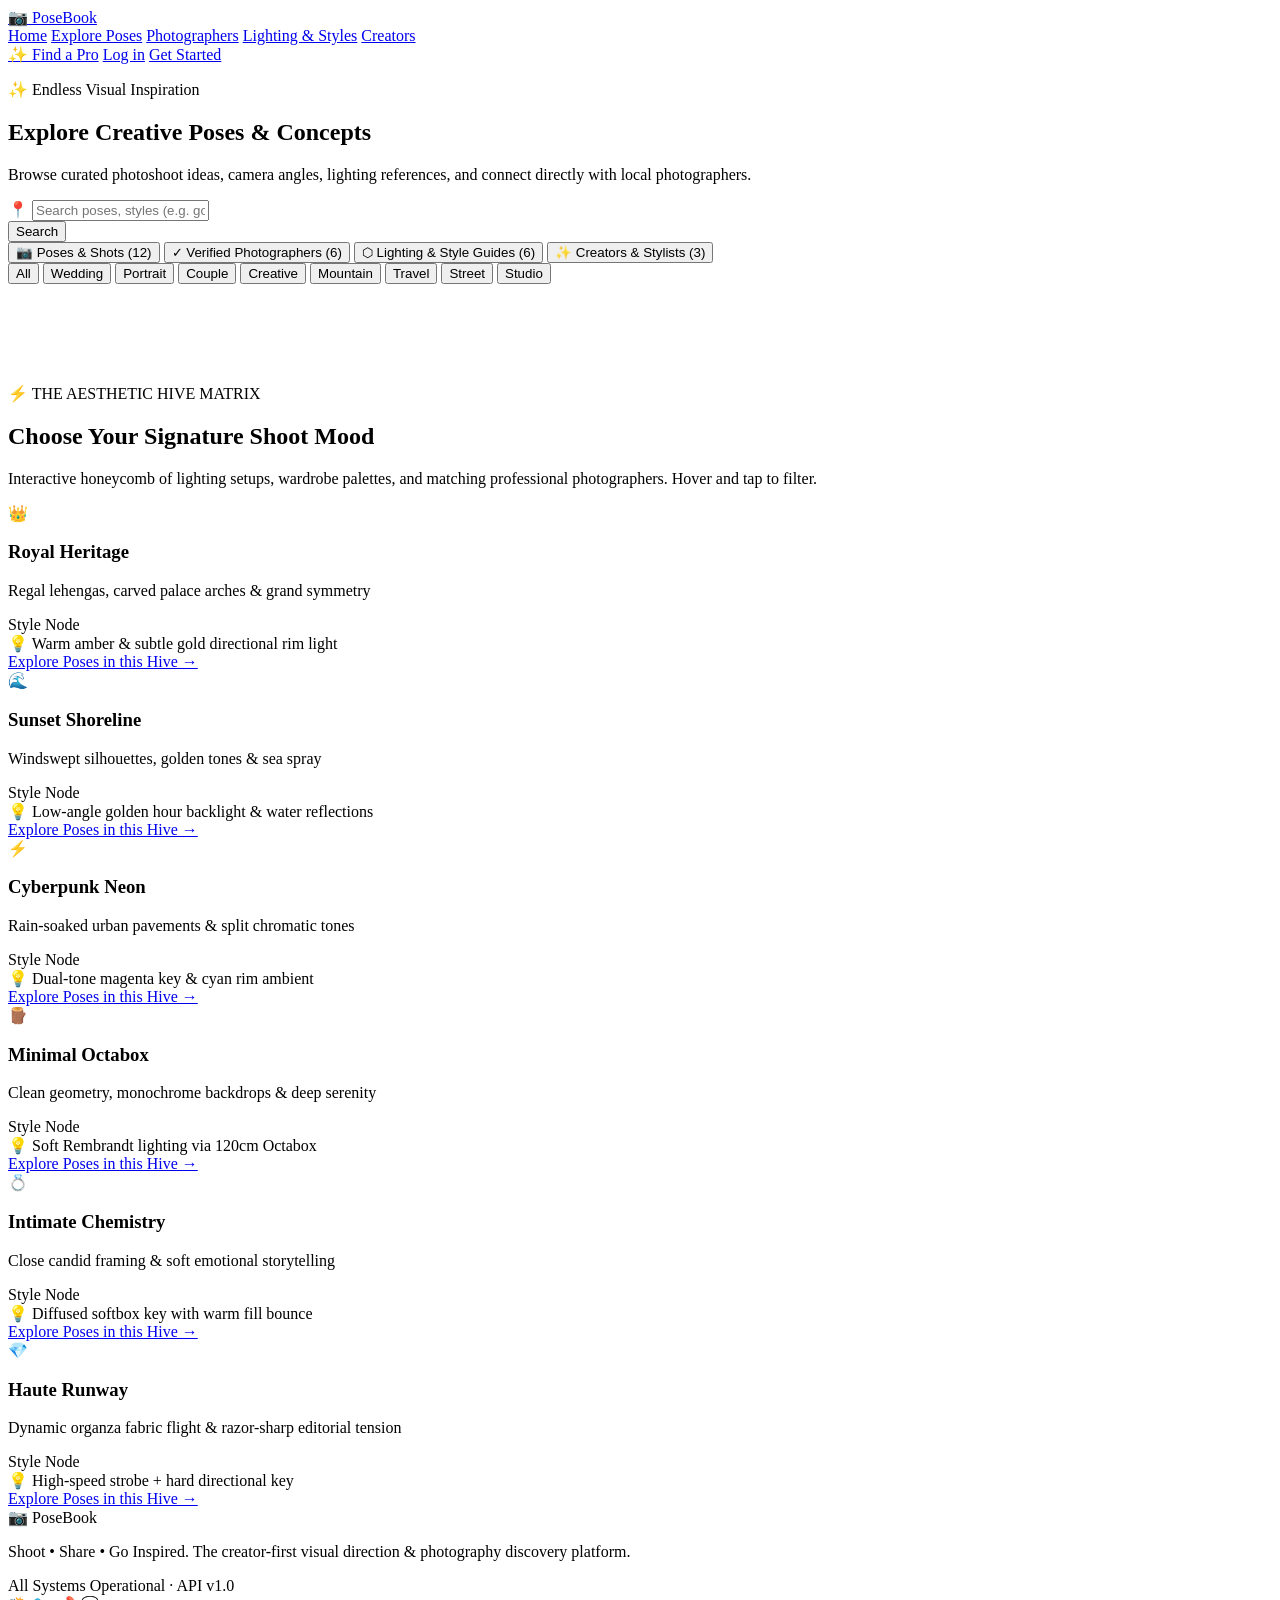
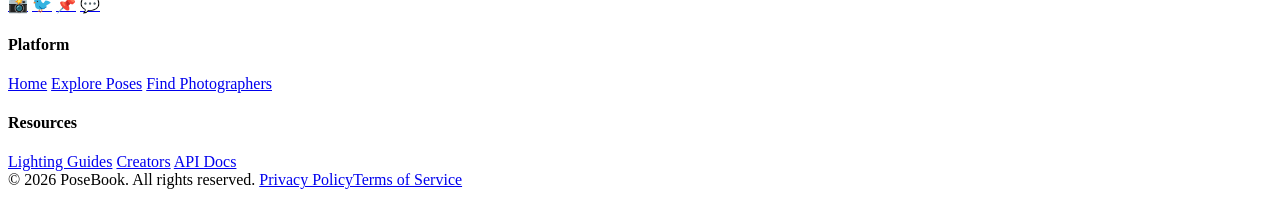
==== explore-poses.html @ 55ab4c88 "Add files via upload" ====
<!DOCTYPE html>
<html lang="en">
<head>
  <meta charset="UTF-8" />
  <meta name="viewport" content="width=device-width, initial-scale=1.0" />
  <title>Explore Creative Poses &amp; Concepts — PoseBook</title>
  <link rel="stylesheet" href="css/style.css" />
  <link href="https://fonts.googleapis.com/css2?family=Plus+Jakarta+Sans:wght@400;500;600;700;800;900&display=swap" rel="stylesheet" />
</head>
<body>

  <!-- ================= NAVBAR ================= -->
  <header class="navbar">
    <div class="nav-container">
      <a href="index.html" class="logo">
        <span class="brand__mark">📷</span> PoseBook
      </a>
      <nav class="nav-links">
        <a href="index.html">Home</a>
        <a href="explore-poses.html" class="active">Explore Poses</a>
        <a href="photographers.html">Photographers</a>
        <a href="#hive">Lighting &amp; Styles</a>
        <a href="explore-poses.html">Creators</a>
      </nav>
      <div class="nav-actions">
        <a href="photographers.html" class="btn-pro">✨ Find a Pro</a>
        <a href="#" class="btn-login">Log in</a>
        <a href="#" class="btn-primary">Get Started</a>
      </div>
    </div>
  </header>

  <!-- ================= PAGE HERO ================= -->
  <section class="page-hero">
    <div class="container">
      <p class="hero__eyebrow">✨ Endless Visual Inspiration</p>
      <h1>Explore Creative <span class="gradient-text">Poses &amp; Concepts</span></h1>
      <p class="lead">Browse curated photoshoot ideas, camera angles, lighting references, and connect directly with local photographers.</p>

      <div class="search-card">
        <div class="search-card__input">
          📍 <input type="text" placeholder="Search poses, styles (e.g. golden hour, bridal, candid, beach)..." />
        </div>
        <button class="btn btn-grad">Search</button>
      </div>

      <div class="tab-row">
        <button class="active">📷 Poses &amp; Shots (12)</button>
        <button onclick="window.location.href='photographers.html'">✓ Verified Photographers (6)</button>
        <button onclick="document.getElementById('hive').scrollIntoView({behavior:'smooth'})">⬡ Lighting &amp; Style Guides (6)</button>
        <button>✨ Creators &amp; Stylists (3)</button>
      </div>

      <!-- Category Filter Pills -->
      <div class="filter-tags">
        <button class="tag active">All</button>
        <button class="tag">Wedding</button>
        <button class="tag">Portrait</button>
        <button class="tag">Couple</button>
        <button class="tag">Creative</button>
        <button class="tag">Mountain</button>
        <button class="tag">Travel</button>
        <button class="tag">Street</button>
        <button class="tag">Studio</button>
      </div>
    </div>
  </section>

  <!-- ================= POSES GALLERY SECTION ================= -->
  <section class="section" style="padding: 20px 0 80px;">
    <div class="container">
      <div class="gallery-grid" id="explorePoseGrid">
        <!-- Rendered by app.js with all 12 curated poses -->
      </div>
    </div>
  </section>

  <!-- ================= HIVE / MOOD SECTION ================= -->
  <section class="hive-section" id="hive">
    <div class="container">
      <div class="hive-header">
        <span class="hive-badge">⚡ THE AESTHETIC HIVE MATRIX</span>
        <h2>Choose Your <span>Signature Shoot Mood</span></h2>
        <p>Interactive honeycomb of lighting setups, wardrobe palettes, and matching professional photographers. Hover and tap to filter.</p>
      </div>

      <div class="hive-grid">
        <div class="hive-card active-card">
          <div class="hive-card-header">
            <div class="icon-hex orange">👑</div>
            <div>
              <h3>Royal Heritage</h3>
              <p>Regal lehengas, carved palace arches &amp; grand symmetry</p>
            </div>
            <span class="node-pill">Style Node</span>
          </div>
          <div class="hive-recipe">
            💡 Warm amber &amp; subtle gold directional rim light
          </div>
          <a href="#" class="hive-link">Explore Poses in this Hive &rarr;</a>
        </div>

        <div class="hive-card">
          <div class="hive-card-header">
            <div class="icon-hex cyan">🌊</div>
            <div>
              <h3>Sunset Shoreline</h3>
              <p>Windswept silhouettes, golden tones &amp; sea spray</p>
            </div>
            <span class="node-pill">Style Node</span>
          </div>
          <div class="hive-recipe">
            💡 Low-angle golden hour backlight &amp; water reflections
          </div>
          <a href="#" class="hive-link">Explore Poses in this Hive &rarr;</a>
        </div>

        <div class="hive-card">
          <div class="hive-card-header">
            <div class="icon-hex magenta">⚡</div>
            <div>
              <h3>Cyberpunk Neon</h3>
              <p>Rain-soaked urban pavements &amp; split chromatic tones</p>
            </div>
            <span class="node-pill">Style Node</span>
          </div>
          <div class="hive-recipe">
            💡 Dual-tone magenta key &amp; cyan rim ambient
          </div>
          <a href="#" class="hive-link">Explore Poses in this Hive &rarr;</a>
        </div>

        <div class="hive-card">
          <div class="hive-card-header">
            <div class="icon-hex purple">🪵</div>
            <div>
              <h3>Minimal Octabox</h3>
              <p>Clean geometry, monochrome backdrops &amp; deep serenity</p>
            </div>
            <span class="node-pill">Style Node</span>
          </div>
          <div class="hive-recipe">
            💡 Soft Rembrandt lighting via 120cm Octabox
          </div>
          <a href="#" class="hive-link">Explore Poses in this Hive &rarr;</a>
        </div>

        <div class="hive-card">
          <div class="hive-card-header">
            <div class="icon-hex red">💍</div>
            <div>
              <h3>Intimate Chemistry</h3>
              <p>Close candid framing &amp; soft emotional storytelling</p>
            </div>
            <span class="node-pill">Style Node</span>
          </div>
          <div class="hive-recipe">
            💡 Diffused softbox key with warm fill bounce
          </div>
          <a href="#" class="hive-link">Explore Poses in this Hive &rarr;</a>
        </div>

        <div class="hive-card">
          <div class="hive-card-header">
            <div class="icon-hex green">💎</div>
            <div>
              <h3>Haute Runway</h3>
              <p>Dynamic organza fabric flight &amp; razor-sharp editorial tension</p>
            </div>
            <span class="node-pill">Style Node</span>
          </div>
          <div class="hive-recipe">
            💡 High-speed strobe + hard directional key
          </div>
          <a href="#" class="hive-link">Explore Poses in this Hive &rarr;</a>
        </div>
      </div>
    </div>
  </section>

  <!-- ================= FOOTER ================= -->
  <footer class="footer">
    <div class="container">
      <div class="footer__top">
        <div class="footer__brand">
          <div class="brand"><span class="brand__mark">📷</span> PoseBook</div>
          <p>Shoot • Share • Go Inspired. The creator-first visual direction &amp; photography discovery platform.</p>
          <span class="status-pill"><span class="dot"></span> All Systems Operational · API v1.0</span>
          <div class="footer__social">
            <a href="#">📸</a>
            <a href="#">🐦</a>
            <a href="#">📌</a>
            <a href="#">💬</a>
          </div>
        </div>
        <div class="footer__links">
          <div class="footer__col">
            <h4>Platform</h4>
            <a href="index.html">Home</a>
            <a href="explore-poses.html">Explore Poses</a>
            <a href="photographers.html">Find Photographers</a>
          </div>
          <div class="footer__col">
            <h4>Resources</h4>
            <a href="#hive">Lighting Guides</a>
            <a href="explore-poses.html">Creators</a>
            <a href="#">API Docs</a>
          </div>
        </div>
      </div>
      <div class="footer__bottom">
        <span>© 2026 PoseBook. All rights reserved.</span>
        <span><a href="#">Privacy Policy</a><a href="#">Terms of Service</a></span>
      </div>
    </div>
  </footer>

  <script src="js/app.js"></script>
</body>
</html>
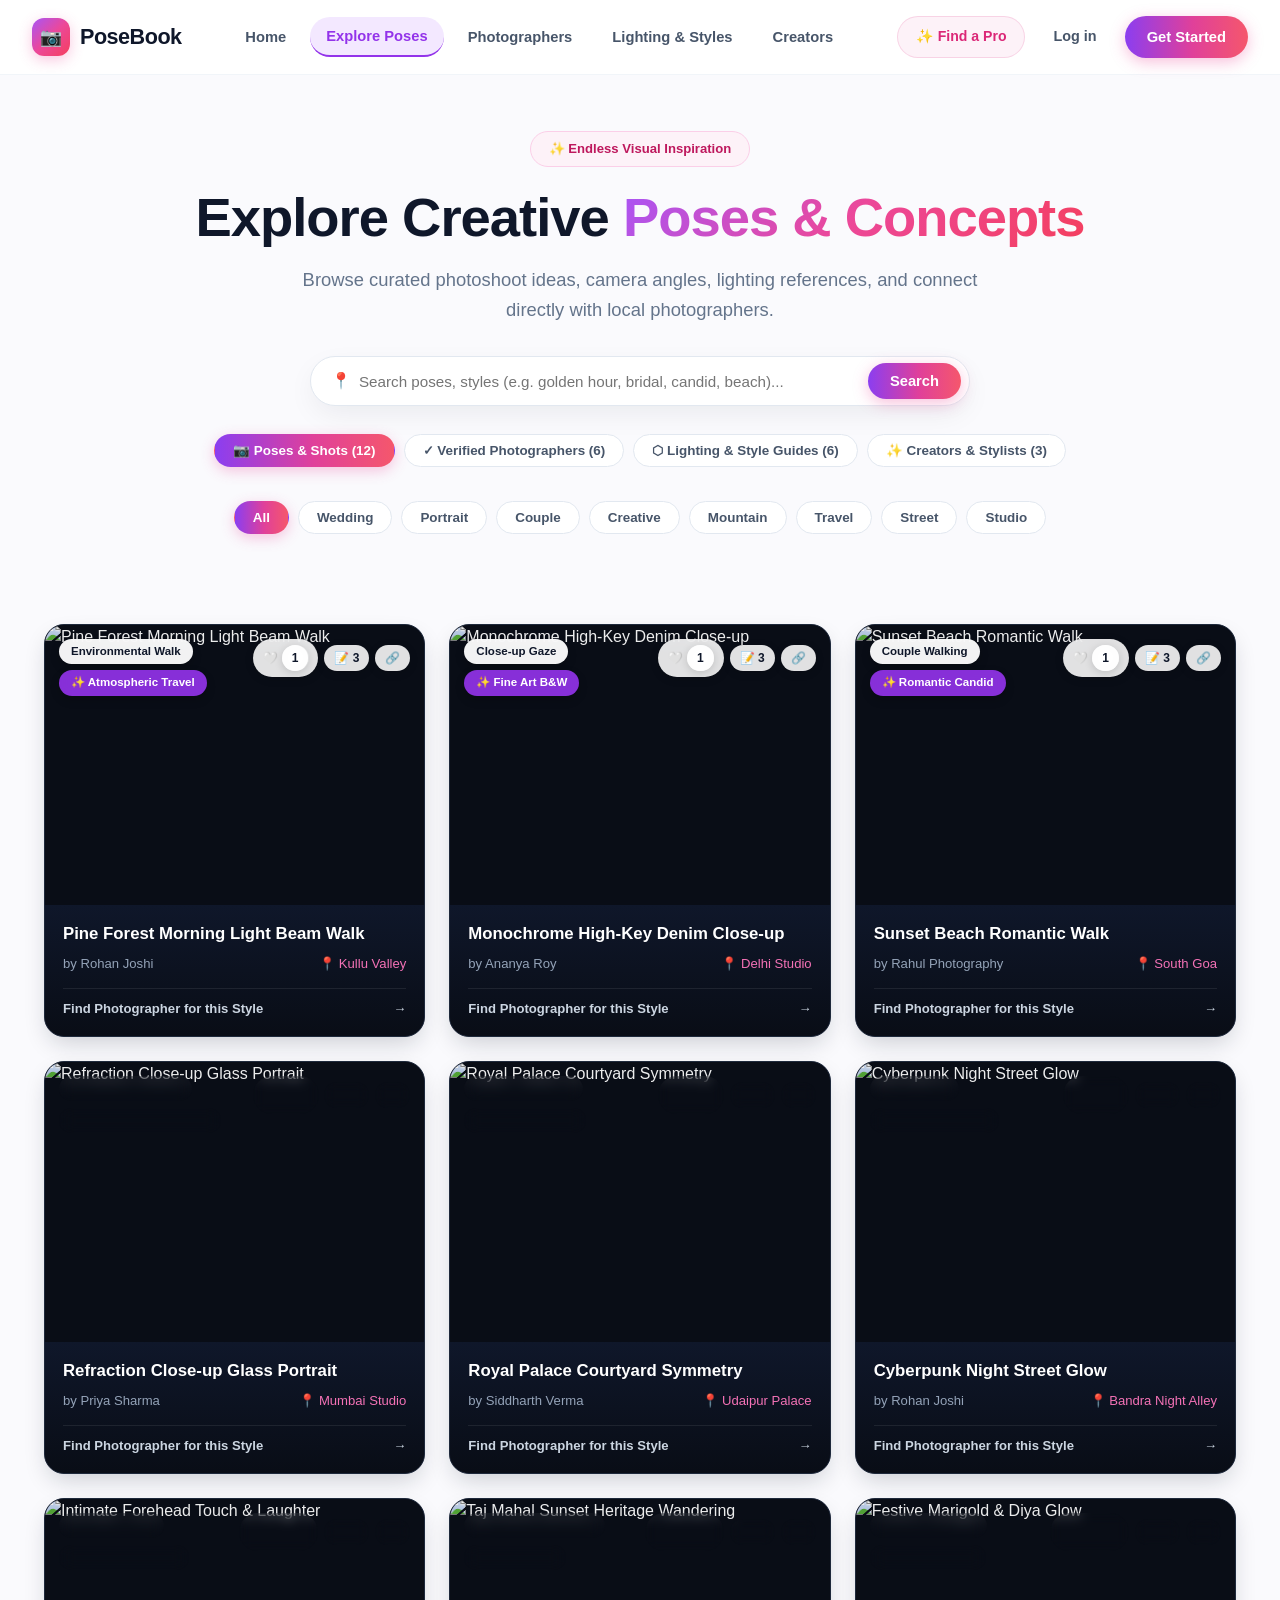
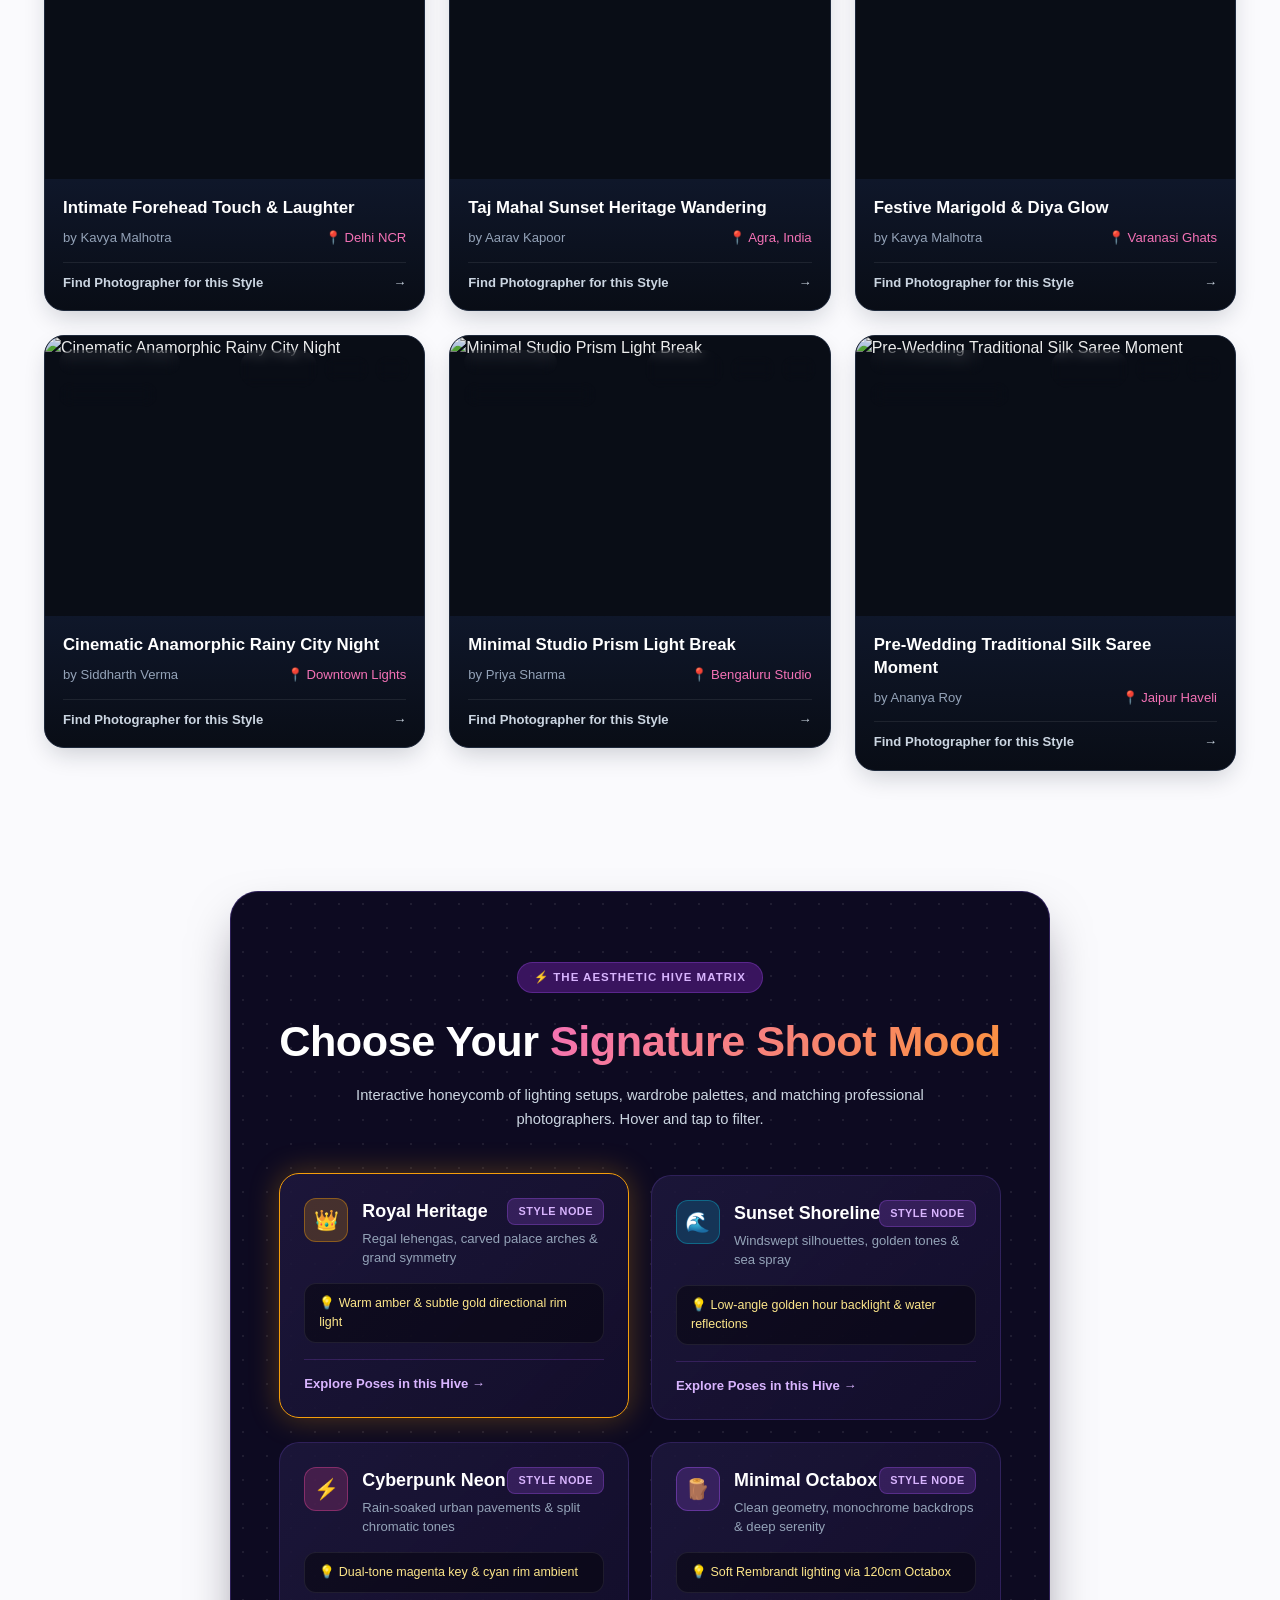
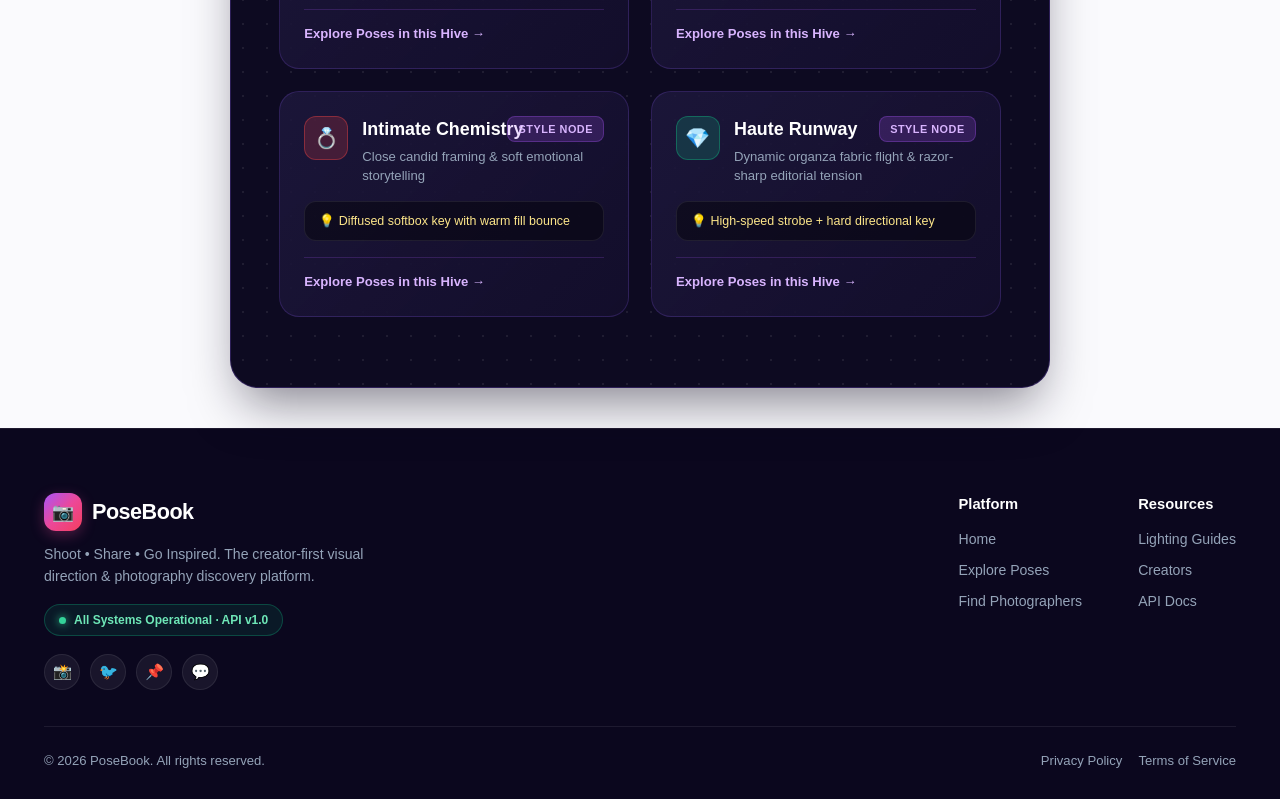
==== commit adfd723d: "Update stylesheet and script paths in HTML" ====
--- a/explore-poses.html
+++ b/explore-poses.html
@@ -4,7 +4,7 @@
   <meta charset="UTF-8" />
   <meta name="viewport" content="width=device-width, initial-scale=1.0" />
   <title>Explore Creative Poses &amp; Concepts — PoseBook</title>
-  <link rel="stylesheet" href="css/style.css" />
+ <link rel="stylesheet" href="style.css">
   <link href="https://fonts.googleapis.com/css2?family=Plus+Jakarta+Sans:wght@400;500;600;700;800;900&display=swap" rel="stylesheet" />
 </head>
 <body>
@@ -215,6 +215,6 @@
     </div>
   </footer>
 
-  <script src="js/app.js"></script>
+ <script src="app.js"></script>
 </body>
 </html>
--- a/style.css
+++ b/style.css
@@ -0,0 +1,1198 @@
+/* =========================================================
+   PoseBook — Comprehensive Unified Stylesheet
+   ========================================================= */
+
+@import url('https://fonts.googleapis.com/css2?family=Plus+Jakarta+Sans:wght@300;400;500;600;700;800;900&display=swap');
+
+:root {
+  --primary-gradient: linear-gradient(135deg, #a855f7 0%, #ec4899 50%, #f43f5e 100%);
+  --grad-btn: linear-gradient(90deg, #8b3ef0 0%, #e0409a 55%, #f5576c 100%);
+  --grad-main-soft: linear-gradient(135deg, #f472b6 0%, #fb923c 100%);
+  
+  --text-dark: #0f172a;
+  --text-muted: #64748b;
+  --bg-light: #ffffff;
+  --bg-panel: #f8fafc;
+  
+  --hive-bg: #0d0a21;
+  --card-dark: #161233;
+  --card-dark-hover: #1e1845;
+  --border-dark: rgba(139, 92, 246, 0.2);
+  --dark-text: #efe9ff;
+  --dark-text-dim: #94a3b8;
+  
+  --purple: #9333ea;
+  --pink: #ec4899;
+  --orange: #f97316;
+  --cyan: #22d3ee;
+  --emerald: #10b981;
+  
+  --radius-lg: 20px;
+  --radius-md: 14px;
+  --radius-sm: 8px;
+  --radius-pill: 9999px;
+  
+  --shadow-card: 0 10px 30px rgba(15, 23, 42, 0.08);
+  --shadow-glow-amber: 0 0 25px rgba(245, 158, 11, 0.35);
+  --shadow-glow-pink: 0 0 25px rgba(236, 72, 153, 0.3);
+}
+
+*, *::before, *::after {
+  box-sizing: border-box;
+  margin: 0;
+  padding: 0;
+}
+
+html {
+  scroll-behavior: smooth;
+}
+
+body {
+  font-family: 'Plus Jakarta Sans', sans-serif;
+  background-color: #fafafd;
+  color: var(--text-dark);
+  line-height: 1.5;
+  min-height: 100vh;
+  display: flex;
+  flex-direction: column;
+}
+
+a {
+  color: inherit;
+  text-decoration: none;
+}
+
+button {
+  font-family: inherit;
+  cursor: pointer;
+  border: none;
+  background: none;
+}
+
+img {
+  max-width: 100%;
+  display: block;
+}
+
+.container {
+  width: 100%;
+  max-width: 1240px;
+  margin: 0 auto;
+  padding: 0 24px;
+}
+
+.gradient-text {
+  background: var(--primary-gradient);
+  -webkit-background-clip: text;
+  -webkit-text-fill-color: transparent;
+}
+
+/* ================= NAVBAR ================= */
+.navbar {
+  border-bottom: 1px solid #f1f5f9;
+  padding: 16px 32px;
+  position: sticky;
+  top: 0;
+  background: rgba(255, 255, 255, 0.94);
+  backdrop-filter: blur(12px);
+  -webkit-backdrop-filter: blur(12px);
+  z-index: 100;
+}
+
+.nav-container, .navbar__inner {
+  max-width: 1240px;
+  margin: 0 auto;
+  display: flex;
+  align-items: center;
+  justify-content: space-between;
+}
+
+.logo, .brand {
+  display: flex;
+  align-items: center;
+  gap: 10px;
+  font-weight: 800;
+  font-size: 1.35rem;
+  color: #0f172a;
+  letter-spacing: -0.5px;
+}
+
+.brand__mark {
+  display: inline-flex;
+  align-items: center;
+  justify-content: center;
+  width: 38px;
+  height: 38px;
+  background: var(--primary-gradient);
+  border-radius: 12px;
+  color: white;
+  font-size: 1.1rem;
+  box-shadow: 0 4px 14px rgba(236, 72, 153, 0.3);
+}
+
+.nav-links {
+  display: flex;
+  align-items: center;
+  gap: 8px;
+}
+
+.nav-links a {
+  padding: 8px 16px;
+  border-radius: var(--radius-pill);
+  color: #475569;
+  font-weight: 600;
+  font-size: 0.92rem;
+  transition: all 0.2s ease;
+}
+
+.nav-links a:hover {
+  color: var(--purple);
+  background: #fdf4ff;
+}
+
+.nav-links a.active {
+  color: var(--purple);
+  background: #f3e8ff;
+  border-bottom: 2px solid var(--purple);
+}
+
+.nav-actions {
+  display: flex;
+  align-items: center;
+  gap: 12px;
+}
+
+.btn-pro, .navbar__cta {
+  background: #fdf2f8;
+  color: #db2777;
+  padding: 9px 18px;
+  border-radius: var(--radius-pill);
+  font-size: 0.88rem;
+  font-weight: 700;
+  transition: all 0.2s;
+  border: 1px solid rgba(219, 39, 119, 0.15);
+}
+
+.btn-pro:hover, .navbar__cta:hover {
+  background: #fce7f3;
+  transform: translateY(-1px);
+}
+
+.btn-login {
+  color: #475569;
+  font-weight: 600;
+  padding: 9px 16px;
+  font-size: 0.9rem;
+}
+
+.btn-primary, .btn-grad {
+  background: var(--grad-btn);
+  color: white !important;
+  padding: 10px 22px;
+  border-radius: var(--radius-pill);
+  font-weight: 700;
+  font-size: 0.92rem;
+  box-shadow: 0 4px 15px rgba(236, 72, 153, 0.35);
+  transition: all 0.25s ease;
+  display: inline-flex;
+  align-items: center;
+  justify-content: center;
+}
+
+.btn-primary:hover, .btn-grad:hover {
+  box-shadow: 0 6px 20px rgba(236, 72, 153, 0.45);
+  transform: translateY(-1.5px);
+}
+
+/* ================= HERO SECTION ================= */
+.hero-section, .page-hero {
+  text-align: center;
+  padding: 56px 20px 36px;
+  max-width: 1040px;
+  margin: 0 auto;
+}
+
+.badge-pill, .hero__eyebrow {
+  display: inline-flex;
+  align-items: center;
+  gap: 8px;
+  background: #fdf2f8;
+  color: #be185d;
+  border: 1px solid #fbcfe8;
+  padding: 7px 18px;
+  border-radius: var(--radius-pill);
+  font-size: 0.82rem;
+  font-weight: 700;
+  margin-bottom: 20px;
+}
+
+.hero-title, .page-hero h1 {
+  font-size: clamp(2rem, 5vw, 3.4rem);
+  font-weight: 900;
+  line-height: 1.15;
+  letter-spacing: -1px;
+  color: #0f172a;
+  margin-bottom: 16px;
+}
+
+.hero-subtitle, .page-hero p.lead {
+  font-size: clamp(0.98rem, 2vw, 1.15rem);
+  color: #64748b;
+  max-width: 680px;
+  margin: 0 auto 32px;
+  line-height: 1.6;
+}
+
+/* Search Bar */
+.search-container, .search-card {
+  display: flex;
+  align-items: center;
+  background: white;
+  border: 1px solid #e2e8f0;
+  border-radius: var(--radius-pill);
+  padding: 6px 8px 6px 20px;
+  box-shadow: 0 10px 30px -5px rgba(15, 23, 42, 0.08);
+  max-width: 660px;
+  margin: 0 auto 28px;
+  transition: all 0.2s;
+}
+
+.search-container:focus-within, .search-card:focus-within {
+  border-color: #c084fc;
+  box-shadow: 0 0 0 4px rgba(192, 132, 252, 0.15);
+}
+
+.search-icon {
+  font-size: 1.1rem;
+  margin-right: 12px;
+  color: #94a3b8;
+}
+
+.search-card__input {
+  display: flex;
+  align-items: center;
+  flex: 1;
+  gap: 8px;
+}
+
+.search-container input, .search-card input {
+  flex: 1;
+  border: none;
+  outline: none;
+  font-size: 0.95rem;
+  color: #1e293b;
+  background: transparent;
+  padding: 8px 0;
+  font-family: inherit;
+}
+
+.search-card__filter {
+  font-size: 0.85rem;
+  font-weight: 700;
+  color: #475569;
+  background: #f1f5f9;
+  padding: 6px 14px;
+  border-radius: var(--radius-pill);
+  margin-right: 10px;
+}
+
+.btn-search {
+  background: var(--grad-btn);
+  color: white;
+  padding: 11px 22px;
+  border-radius: var(--radius-pill);
+  font-weight: 700;
+  font-size: 0.88rem;
+  white-space: nowrap;
+  box-shadow: 0 4px 14px rgba(236, 72, 153, 0.3);
+  transition: all 0.2s;
+}
+
+.btn-search:hover {
+  transform: translateY(-1px);
+  box-shadow: 0 6px 18px rgba(236, 72, 153, 0.4);
+}
+
+/* Category Filter Tags */
+.filter-tags, .tab-row, .city-row {
+  display: flex;
+  flex-wrap: wrap;
+  justify-content: center;
+  gap: 9px;
+  margin-bottom: 34px;
+}
+
+.tag, .tab-row button, .city-row button {
+  background: white;
+  color: #475569;
+  border: 1px solid #e2e8f0;
+  padding: 8px 18px;
+  border-radius: var(--radius-pill);
+  font-size: 0.84rem;
+  font-weight: 600;
+  transition: all 0.2s ease;
+}
+
+.tag:hover, .tab-row button:hover, .city-row button:hover {
+  background: #f8fafc;
+  color: #0f172a;
+  border-color: #cbd5e1;
+}
+
+.tag.active, .tab-row button.active, .city-row button.active {
+  background: var(--grad-btn);
+  color: white !important;
+  border-color: transparent;
+  box-shadow: 0 4px 14px rgba(236, 72, 153, 0.3);
+}
+
+/* Stats Container */
+.stats-container {
+  display: flex;
+  justify-content: space-around;
+  background: #ffffff;
+  border: 1px solid #f1f5f9;
+  border-radius: 20px;
+  padding: 24px;
+  max-width: 800px;
+  margin: 0 auto;
+  box-shadow: var(--shadow-card);
+}
+
+.stat-card {
+  text-align: center;
+}
+
+.stat-card h3 {
+  font-size: 1.9rem;
+  font-weight: 800;
+  color: #9333ea;
+  letter-spacing: -0.5px;
+}
+
+.stat-card p {
+  font-size: 0.72rem;
+  font-weight: 800;
+  color: #64748b;
+  letter-spacing: 0.8px;
+  margin-top: 4px;
+  text-transform: uppercase;
+}
+
+/* ================= AESTHETIC HIVE MATRIX ================= */
+.hive-section {
+  background: var(--hive-bg);
+  background-image: radial-gradient(rgba(255, 255, 255, 0.08) 1px, transparent 1px);
+  background-size: 24px 24px;
+  color: white;
+  padding: 70px 24px;
+  border-radius: 28px;
+  margin: 40px auto;
+  max-width: 1240px;
+  box-shadow: 0 25px 50px -12px rgba(15, 12, 32, 0.5);
+  border: 1px solid rgba(139, 92, 246, 0.25);
+  position: relative;
+  overflow: hidden;
+}
+
+.hive-container {
+  max-width: 1180px;
+  margin: 0 auto;
+}
+
+.hive-header {
+  text-align: center;
+  margin-bottom: 44px;
+}
+
+.hive-badge {
+  display: inline-flex;
+  align-items: center;
+  gap: 6px;
+  background: rgba(88, 28, 135, 0.6);
+  color: #d8b4fe;
+  border: 1px solid rgba(168, 85, 247, 0.3);
+  padding: 6px 16px;
+  border-radius: var(--radius-pill);
+  font-size: 0.72rem;
+  font-weight: 800;
+  letter-spacing: 1px;
+  text-transform: uppercase;
+}
+
+.hive-header h2 {
+  font-size: clamp(2rem, 3.5vw, 2.7rem);
+  font-weight: 900;
+  margin: 16px 0 10px;
+  letter-spacing: -0.5px;
+  color: white;
+}
+
+.hive-header h2 span {
+  background: var(--grad-main-soft);
+  -webkit-background-clip: text;
+  -webkit-text-fill-color: transparent;
+}
+
+.hive-header p {
+  color: #cbd5e1;
+  font-size: 0.92rem;
+  max-width: 640px;
+  margin: 0 auto;
+  line-height: 1.6;
+}
+
+.hive-grid {
+  display: grid;
+  grid-template-columns: repeat(auto-fit, minmax(320px, 1fr));
+  gap: 22px;
+}
+
+.hive-card {
+  background: linear-gradient(135deg, rgba(30, 24, 61, 0.85) 0%, rgba(19, 14, 43, 0.98) 100%);
+  border: 1px solid var(--border-dark);
+  border-radius: var(--radius-lg);
+  padding: 24px;
+  display: flex;
+  flex-direction: column;
+  justify-content: space-between;
+  transition: all 0.3s cubic-bezier(0.4, 0, 0.2, 1);
+  position: relative;
+  cursor: pointer;
+}
+
+.hive-card:hover {
+  border-color: rgba(236, 72, 153, 0.6);
+  transform: translateY(-4px);
+  box-shadow: 0 12px 30px -10px rgba(236, 72, 153, 0.35);
+}
+
+/* Active glowing card matching Screenshot 1 */
+.hive-card.active-card, .hive-card[data-active="true"] {
+  border: 1.5px solid #f59e0b !important;
+  box-shadow: 0 0 30px rgba(245, 158, 11, 0.3) !important;
+  transform: translateY(-2px);
+}
+
+.hive-card-header {
+  display: flex;
+  gap: 14px;
+  align-items: flex-start;
+  position: relative;
+}
+
+.icon-hex {
+  width: 44px;
+  height: 44px;
+  border-radius: 12px;
+  display: flex;
+  align-items: center;
+  justify-content: center;
+  font-size: 1.25rem;
+  flex-shrink: 0;
+}
+
+.icon-hex.orange { background: rgba(245, 158, 11, 0.2); border: 1px solid rgba(245, 158, 11, 0.4); }
+.icon-hex.cyan { background: rgba(6, 182, 212, 0.2); border: 1px solid rgba(6, 182, 212, 0.4); }
+.icon-hex.magenta { background: rgba(236, 72, 153, 0.2); border: 1px solid rgba(236, 72, 153, 0.4); }
+.icon-hex.purple { background: rgba(168, 85, 247, 0.2); border: 1px solid rgba(168, 85, 247, 0.4); }
+.icon-hex.red { background: rgba(239, 68, 68, 0.2); border: 1px solid rgba(239, 68, 68, 0.4); }
+.icon-hex.green { background: rgba(16, 185, 129, 0.2); border: 1px solid rgba(16, 185, 129, 0.4); }
+
+.hive-card h3 {
+  font-size: 1.12rem;
+  font-weight: 700;
+  color: white;
+  margin-bottom: 4px;
+  transition: color 0.2s;
+}
+
+.hive-card:hover h3 {
+  color: #f472b6;
+}
+
+.hive-card p {
+  color: #94a3b8;
+  font-size: 0.82rem;
+  line-height: 1.45;
+}
+
+.node-pill, .style-btn {
+  position: absolute;
+  top: 0;
+  right: 0;
+  background: rgba(168, 85, 247, 0.2);
+  border: 1px solid rgba(168, 85, 247, 0.3);
+  font-size: 0.68rem;
+  font-weight: 800;
+  text-transform: uppercase;
+  letter-spacing: 0.5px;
+  padding: 4px 10px;
+  border-radius: var(--radius-sm);
+  color: #d8b4fe;
+}
+
+.hive-recipe, .reveal-inner .note {
+  background: rgba(0, 0, 0, 0.4);
+  border: 1px solid rgba(255, 255, 255, 0.08);
+  padding: 10px 14px;
+  border-radius: 12px;
+  font-size: 0.78rem;
+  color: #fde68a;
+  margin: 16px 0;
+  display: flex;
+  align-items: center;
+  gap: 8px;
+}
+
+.hive-link {
+  color: #d8b4fe;
+  font-size: 0.82rem;
+  font-weight: 700;
+  display: flex;
+  align-items: center;
+  justify-content: space-between;
+  padding-top: 14px;
+  border-top: 1px solid rgba(168, 85, 247, 0.2);
+  transition: all 0.2s;
+}
+
+.hive-card:hover .hive-link {
+  color: #f472b6;
+  transform: translateX(3px);
+}
+
+/* ================= TRENDING POSES GALLERY ================= */
+.trending-section {
+  max-width: 1240px;
+  margin: 60px auto;
+  padding: 0 24px;
+}
+
+.trending-header {
+  display: flex;
+  justify-content: space-between;
+  align-items: flex-end;
+  margin-bottom: 32px;
+  flex-wrap: wrap;
+  gap: 16px;
+}
+
+.trending-header h2 {
+  font-size: clamp(1.8rem, 3vw, 2.4rem);
+  font-weight: 900;
+  letter-spacing: -0.5px;
+  color: #0f172a;
+}
+
+.trending-header p {
+  color: var(--text-muted);
+  font-size: 0.95rem;
+  margin-top: 4px;
+}
+
+.view-all {
+  color: var(--purple);
+  font-weight: 700;
+  font-size: 0.92rem;
+  display: flex;
+  align-items: center;
+  gap: 4px;
+  transition: all 0.2s;
+}
+
+.view-all:hover {
+  color: var(--pink);
+  transform: translateX(3px);
+}
+
+/* Grid matching Screenshot 2 */
+.gallery-grid {
+  display: grid;
+  grid-template-columns: repeat(3, 1fr);
+  gap: 24px;
+  align-items: start;
+}
+
+@media (max-width: 1024px) {
+  .gallery-grid {
+    grid-template-columns: repeat(2, 1fr);
+  }
+}
+
+@media (max-width: 640px) {
+  .gallery-grid {
+    grid-template-columns: 1fr;
+  }
+}
+
+.pose-card {
+  background: #0f172a;
+  color: white;
+  border-radius: var(--radius-lg);
+  overflow: hidden;
+  box-shadow: 0 10px 25px -5px rgba(15, 23, 42, 0.2);
+  border: 1px solid #1e293b;
+  transition: all 0.3s cubic-bezier(0.4, 0, 0.2, 1);
+  display: flex;
+  flex-direction: column;
+  position: relative;
+  cursor: pointer;
+}
+
+.pose-card:hover {
+  transform: translateY(-5px);
+  box-shadow: 0 20px 35px -10px rgba(15, 23, 42, 0.4);
+  border-color: rgba(168, 85, 247, 0.4);
+}
+
+.image-wrapper {
+  position: relative;
+  height: 280px;
+  background: #090d16;
+  overflow: hidden;
+}
+
+/* Tall Card variant matching Screenshot 2 Card 2 */
+.image-wrapper.tall {
+  height: 480px;
+}
+
+.image-wrapper img {
+  width: 100%;
+  height: 100%;
+  object-fit: cover;
+  transition: transform 0.6s ease, opacity 0.3s ease;
+  opacity: 0.92;
+}
+
+.pose-card:hover .image-wrapper img {
+  transform: scale(1.05);
+  opacity: 1;
+}
+
+/* Overlaid chips and action buttons */
+.card-overlay {
+  position: absolute;
+  top: 14px;
+  left: 14px;
+  right: 14px;
+  display: flex;
+  justify-content: space-between;
+  align-items: flex-start;
+  z-index: 10;
+  pointer-events: none;
+}
+
+.tag-group {
+  display: flex;
+  flex-direction: column;
+  gap: 6px;
+  align-items: flex-start;
+  pointer-events: auto;
+}
+
+.chip {
+  padding: 4px 12px;
+  border-radius: var(--radius-pill);
+  font-size: 0.72rem;
+  font-weight: 800;
+  box-shadow: 0 4px 10px rgba(0, 0, 0, 0.2);
+  backdrop-filter: blur(8px);
+  -webkit-backdrop-filter: blur(8px);
+}
+
+.chip.white {
+  background: rgba(255, 255, 255, 0.95);
+  color: #0f172a;
+}
+
+.chip.purple {
+  background: rgba(147, 51, 234, 0.92);
+  color: white;
+}
+
+.action-icons {
+  display: flex;
+  align-items: center;
+  gap: 6px;
+  pointer-events: auto;
+}
+
+.action-btn, .action-icons span, .action-icons button {
+  background: rgba(255, 255, 255, 0.88);
+  backdrop-filter: blur(6px);
+  color: #0f172a;
+  border-radius: var(--radius-pill);
+  padding: 6px 10px;
+  font-size: 0.75rem;
+  font-weight: 700;
+  display: flex;
+  align-items: center;
+  gap: 4px;
+  box-shadow: 0 2px 8px rgba(0, 0, 0, 0.15);
+  transition: all 0.2s;
+}
+
+.action-btn:hover, .action-icons button:hover {
+  background: #ffffff;
+  transform: scale(1.06);
+}
+
+.action-btn.liked {
+  color: #db2777;
+}
+
+/* Card footer details */
+.card-footer {
+  padding: 18px;
+  background: linear-gradient(180deg, #0f172a 0%, #090d16 100%);
+  display: flex;
+  flex-direction: column;
+  gap: 8px;
+}
+
+.card-footer h3 {
+  font-size: 1.05rem;
+  font-weight: 800;
+  color: white;
+  line-height: 1.35;
+  transition: color 0.2s;
+}
+
+.pose-card:hover .card-footer h3 {
+  color: #f472b6;
+}
+
+.photographer-info {
+  display: flex;
+  justify-content: space-between;
+  align-items: center;
+  font-size: 0.82rem;
+  color: #94a3b8;
+  font-weight: 500;
+}
+
+.photographer-info .location {
+  color: #f472b6;
+  display: flex;
+  align-items: center;
+  gap: 2px;
+}
+
+.find-link {
+  color: #cbd5e1;
+  font-size: 0.82rem;
+  font-weight: 700;
+  margin-top: 6px;
+  padding-top: 10px;
+  border-top: 1px solid rgba(255, 255, 255, 0.08);
+  display: flex;
+  align-items: center;
+  justify-content: space-between;
+  transition: all 0.2s;
+}
+
+.pose-card:hover .find-link {
+  color: #f472b6;
+}
+
+/* ================= PHOTOGRAPHERS DIRECTORY ================= */
+.photographers-grid {
+  display: grid;
+  grid-template-columns: repeat(auto-fill, minmax(340px, 1fr));
+  gap: 24px;
+  margin: 32px 0 60px;
+}
+
+.photographer-card {
+  background: white;
+  border: 1px solid #e2e8f0;
+  border-radius: var(--radius-lg);
+  padding: 24px;
+  box-shadow: var(--shadow-card);
+  display: flex;
+  flex-direction: column;
+  justify-content: space-between;
+  gap: 20px;
+  transition: all 0.3s ease;
+}
+
+.photographer-card:hover {
+  transform: translateY(-4px);
+  border-color: #c084fc;
+  box-shadow: 0 16px 32px -8px rgba(168, 85, 247, 0.2);
+}
+
+.photographer-header {
+  display: flex;
+  gap: 16px;
+  align-items: center;
+}
+
+.photographer-avatar {
+  width: 64px;
+  height: 64px;
+  border-radius: 50%;
+  object-fit: cover;
+  border: 3px solid #f3e8ff;
+  box-shadow: 0 4px 10px rgba(0, 0, 0, 0.08);
+}
+
+.photographer-details h3 {
+  font-size: 1.15rem;
+  font-weight: 800;
+  color: #0f172a;
+}
+
+.photographer-city {
+  font-size: 0.85rem;
+  color: #64748b;
+  display: flex;
+  align-items: center;
+  gap: 4px;
+  margin-top: 2px;
+}
+
+.photographer-rating {
+  display: flex;
+  align-items: center;
+  gap: 6px;
+  font-size: 0.82rem;
+  font-weight: 700;
+  color: #0f172a;
+  margin-top: 4px;
+}
+
+.photographer-rating .star {
+  color: #f59e0b;
+}
+
+.photographer-rating .reviews {
+  color: #94a3b8;
+  font-weight: 500;
+}
+
+.specialty-tags {
+  display: flex;
+  flex-wrap: wrap;
+  gap: 6px;
+}
+
+.specialty-tag {
+  background: #fdf4ff;
+  color: #9333ea;
+  border: 1px solid #f5d0fe;
+  font-size: 0.72rem;
+  font-weight: 700;
+  padding: 4px 10px;
+  border-radius: var(--radius-pill);
+}
+
+.photographer-footer {
+  display: flex;
+  align-items: center;
+  justify-content: space-between;
+  padding-top: 16px;
+  border-top: 1px solid #f1f5f9;
+}
+
+.photographer-price {
+  font-size: 1.05rem;
+  font-weight: 800;
+  color: #0f172a;
+}
+
+.photographer-price span {
+  font-size: 0.75rem;
+  color: #64748b;
+  font-weight: 500;
+}
+
+.btn-book {
+  background: var(--grad-btn);
+  color: white;
+  padding: 8px 18px;
+  border-radius: var(--radius-pill);
+  font-weight: 700;
+  font-size: 0.82rem;
+  box-shadow: 0 4px 12px rgba(236, 72, 153, 0.3);
+  transition: all 0.2s;
+}
+
+.btn-book:hover {
+  transform: translateY(-1px);
+  box-shadow: 0 6px 16px rgba(236, 72, 153, 0.4);
+}
+
+/* ================= MODAL ================= */
+.modal-backdrop {
+  position: fixed;
+  inset: 0;
+  background: rgba(15, 23, 42, 0.85);
+  backdrop-filter: blur(10px);
+  -webkit-backdrop-filter: blur(10px);
+  z-index: 200;
+  display: none;
+  align-items: center;
+  justify-content: center;
+  padding: 20px;
+}
+
+.modal-backdrop.open {
+  display: flex;
+}
+
+.modal-content {
+  background: #0f172a;
+  border: 1px solid rgba(139, 92, 246, 0.3);
+  border-radius: 24px;
+  max-width: 860px;
+  width: 100%;
+  max-height: 90vh;
+  overflow-y: auto;
+  color: white;
+  display: grid;
+  grid-template-columns: 1fr 1fr;
+  box-shadow: 0 25px 60px -10px rgba(0, 0, 0, 0.7);
+  position: relative;
+}
+
+@media (max-width: 768px) {
+  .modal-content {
+    grid-template-columns: 1fr;
+  }
+}
+
+.modal-img {
+  width: 100%;
+  height: 100%;
+  min-height: 380px;
+  object-fit: cover;
+  border-top-left-radius: 24px;
+  border-bottom-left-radius: 24px;
+}
+
+@media (max-width: 768px) {
+  .modal-img {
+    border-bottom-left-radius: 0;
+    border-top-right-radius: 24px;
+    max-height: 300px;
+  }
+}
+
+.modal-body {
+  padding: 32px;
+  display: flex;
+  flex-direction: column;
+  justify-content: space-between;
+  gap: 20px;
+}
+
+.modal-close {
+  position: absolute;
+  top: 16px;
+  right: 16px;
+  background: rgba(255, 255, 255, 0.15);
+  color: white;
+  width: 34px;
+  height: 34px;
+  border-radius: 50%;
+  display: flex;
+  align-items: center;
+  justify-content: center;
+  font-size: 1.1rem;
+  font-weight: bold;
+  cursor: pointer;
+  z-index: 10;
+  transition: all 0.2s;
+}
+
+.modal-close:hover {
+  background: rgba(255, 255, 255, 0.3);
+}
+
+.modal-specs-grid {
+  display: grid;
+  grid-template-columns: 1fr 1fr;
+  gap: 12px;
+  margin-top: 14px;
+}
+
+.spec-box {
+  background: rgba(255, 255, 255, 0.05);
+  border: 1px solid rgba(255, 255, 255, 0.1);
+  padding: 10px 14px;
+  border-radius: var(--radius-sm);
+}
+
+.spec-box .label {
+  font-size: 0.68rem;
+  text-transform: uppercase;
+  color: #94a3b8;
+  font-weight: 700;
+  letter-spacing: 0.5px;
+}
+
+.spec-box .val {
+  font-size: 0.88rem;
+  font-weight: 700;
+  color: #fde68a;
+  margin-top: 2px;
+}
+
+/* ================= STATUS & EMPTY STATES ================= */
+.empty-state {
+  text-align: center;
+  border: 1px dashed #cbd5e1;
+  border-radius: var(--radius-lg);
+  padding: 60px 20px;
+  color: var(--text-muted);
+  margin: 30px auto;
+  max-width: 600px;
+}
+
+.empty-state .icon {
+  font-size: 36px;
+  margin-bottom: 12px;
+}
+
+.empty-state b {
+  display: block;
+  color: var(--text-dark);
+  font-size: 1.1rem;
+  margin-bottom: 6px;
+}
+
+.status-line {
+  text-align: left;
+  font-size: 0.88rem;
+  color: var(--text-muted);
+  margin: 20px 0;
+}
+
+.status-line b {
+  color: var(--text-dark);
+}
+
+/* ================= FOOTER ================= */
+.footer {
+  background: #0b071e;
+  color: #94a3b8;
+  padding: 64px 0 28px;
+  margin-top: auto;
+  border-top: 1px solid rgba(255, 255, 255, 0.08);
+}
+
+.footer__top {
+  display: flex;
+  justify-content: space-between;
+  gap: 40px;
+  flex-wrap: wrap;
+  padding-bottom: 36px;
+  border-bottom: 1px solid rgba(255, 255, 255, 0.08);
+}
+
+.footer__brand {
+  max-width: 340px;
+}
+
+.footer__brand .brand {
+  color: white;
+  margin-bottom: 12px;
+}
+
+.footer__brand p {
+  font-size: 0.88rem;
+  line-height: 1.6;
+}
+
+.status-pill {
+  display: inline-flex;
+  align-items: center;
+  gap: 8px;
+  border: 1px solid rgba(16, 185, 129, 0.3);
+  color: #6ee7b7;
+  background: rgba(16, 185, 129, 0.1);
+  font-size: 0.75rem;
+  font-weight: 700;
+  padding: 6px 14px;
+  border-radius: var(--radius-pill);
+  margin-top: 16px;
+}
+
+.status-pill .dot {
+  width: 7px;
+  height: 7px;
+  border-radius: 50%;
+  background: #34d399;
+  box-shadow: 0 0 8px #34d399;
+}
+
+.footer__links {
+  display: flex;
+  gap: 56px;
+  flex-wrap: wrap;
+}
+
+.footer__col h4 {
+  color: white;
+  font-size: 0.92rem;
+  margin-bottom: 14px;
+  font-weight: 700;
+}
+
+.footer__col a {
+  display: block;
+  font-size: 0.88rem;
+  margin-bottom: 10px;
+  color: #94a3b8;
+  transition: color 0.2s;
+}
+
+.footer__col a:hover {
+  color: white;
+}
+
+.footer__social {
+  display: flex;
+  gap: 10px;
+  margin-top: 18px;
+}
+
+.footer__social a {
+  width: 36px;
+  height: 36px;
+  border-radius: 50%;
+  background: rgba(255, 255, 255, 0.06);
+  display: flex;
+  align-items: center;
+  justify-content: center;
+  border: 1px solid rgba(255, 255, 255, 0.08);
+  font-size: 0.95rem;
+  transition: all 0.2s;
+}
+
+.footer__social a:hover {
+  background: rgba(255, 255, 255, 0.15);
+  transform: translateY(-2px);
+}
+
+.footer__bottom {
+  display: flex;
+  justify-content: space-between;
+  align-items: center;
+  flex-wrap: wrap;
+  gap: 10px;
+  padding-top: 24px;
+  font-size: 0.82rem;
+}
+
+.footer__bottom a {
+  margin-left: 16px;
+  color: #94a3b8;
+}
+
+.footer__bottom a:hover {
+  color: white;
+}
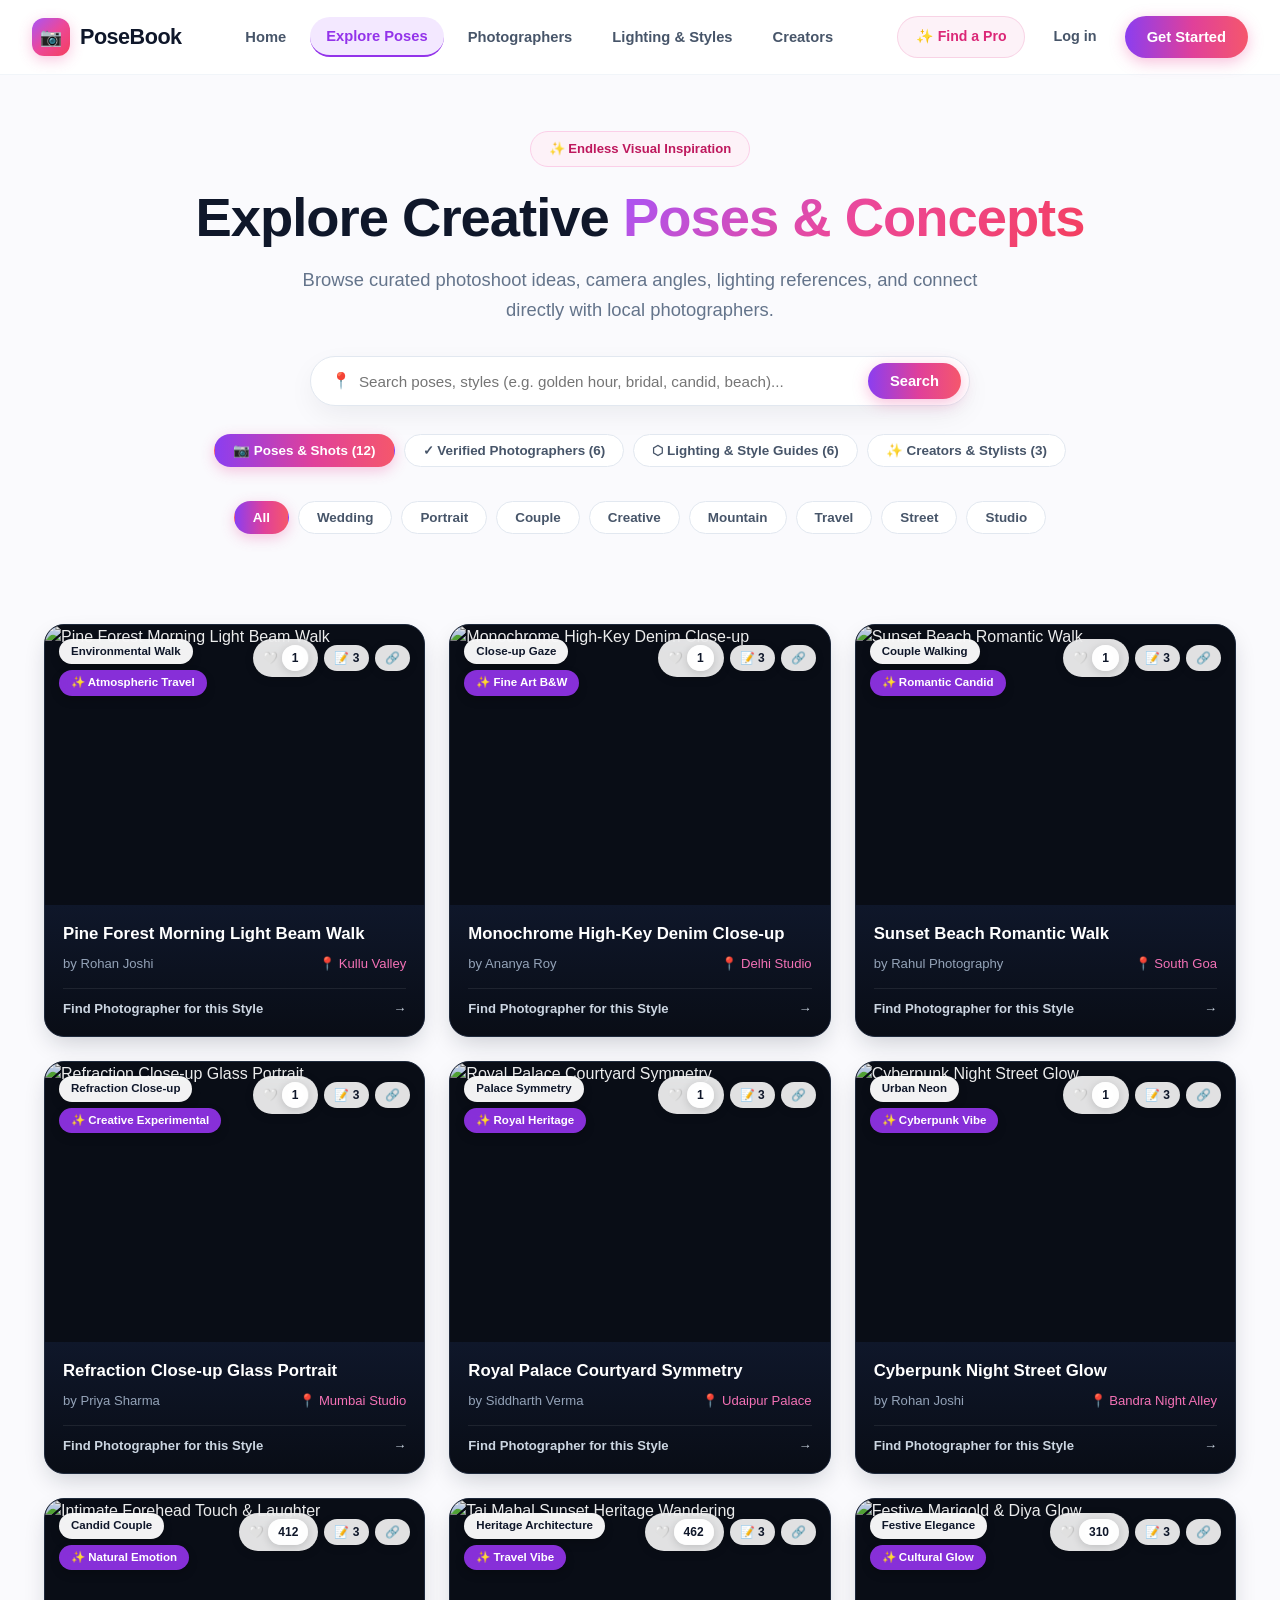
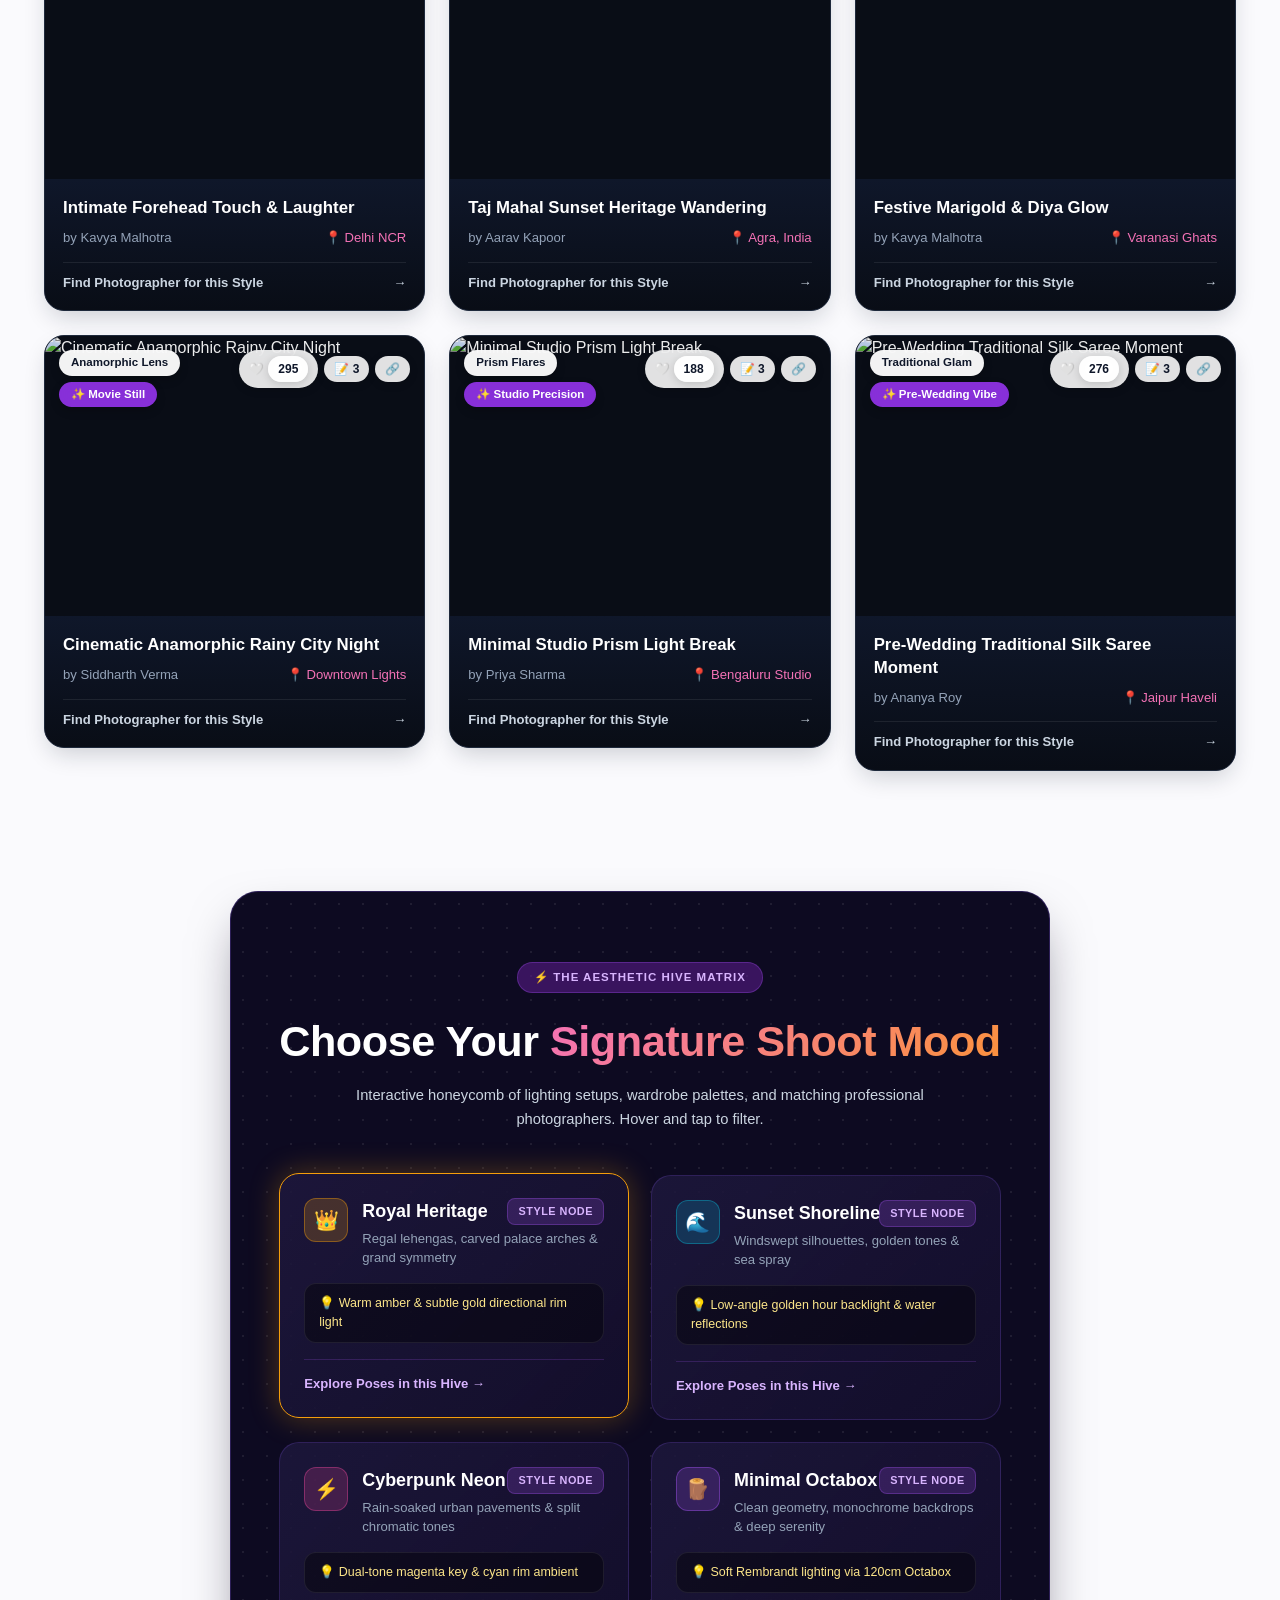
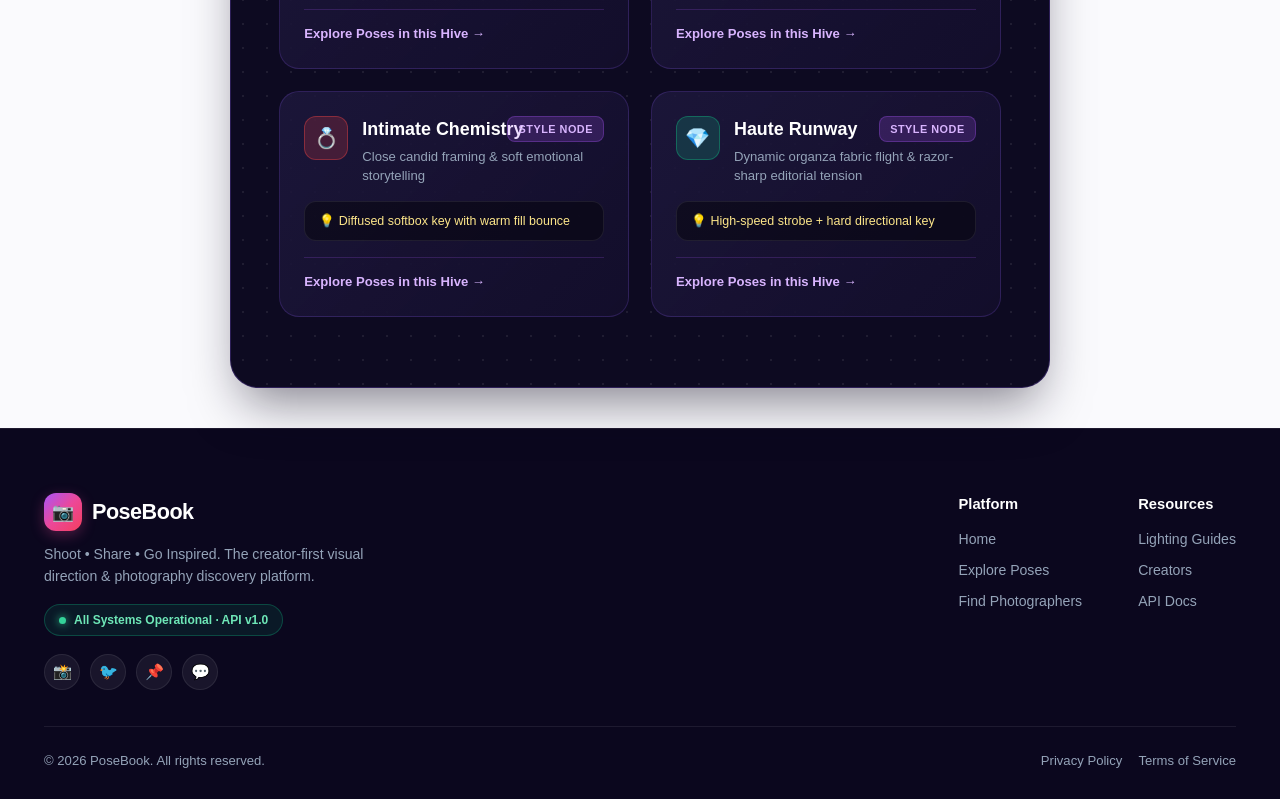
==== commit 3865c3dd: "Update stylesheet and script paths to relative" ====
--- a/explore-poses.html
+++ b/explore-poses.html
@@ -4,7 +4,7 @@
   <meta charset="UTF-8" />
   <meta name="viewport" content="width=device-width, initial-scale=1.0" />
   <title>Explore Creative Poses &amp; Concepts — PoseBook</title>
- <link rel="stylesheet" href="style.css">
+<link rel="stylesheet" href="./style.css">
   <link href="https://fonts.googleapis.com/css2?family=Plus+Jakarta+Sans:wght@400;500;600;700;800;900&display=swap" rel="stylesheet" />
 </head>
 <body>
@@ -215,6 +215,6 @@
     </div>
   </footer>
 
- <script src="app.js"></script>
+<script src="./app.js"></script>
 </body>
 </html>
